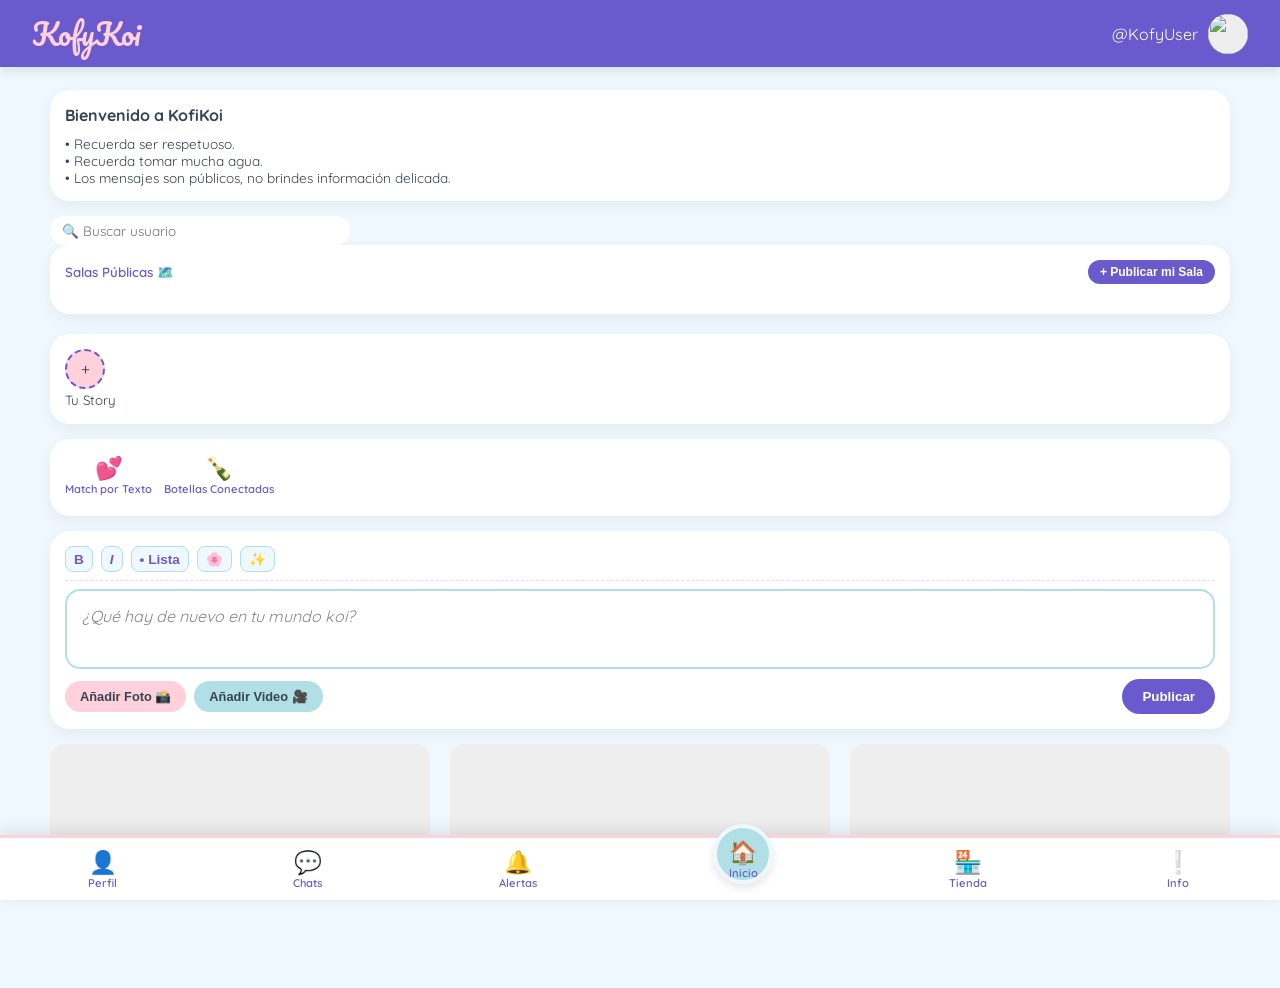
==== index.html @ 87afec7c "Add files via upload" ====
<!DOCTYPE html>
<html lang="es">
<head>
    <meta charset="UTF-8">
    <meta name="viewport" content="width=device-width, initial-scale=1.0">
    <title>KofyKoi - Chat y Amigos</title>
    <link rel="icon" type="image/png" href="favicon.png">

<!-- Vincular el Manifest -->
<link rel="manifest" href="/manifest.json">

<!-- Script para registrar el Service Worker -->
<script>
  if ('serviceWorker' in navigator) {
    window.addEventListener('load', () => {
      navigator.serviceWorker.register('/sw.js')
        .then(reg => console.log('¡Service Worker registrado con éxito!', reg))
        .catch(err => console.warn('Error al registrar el Service Worker', err));
    });
  }
</script>

    <link href="https://fonts.googleapis.com/css2?family=Pacifico&family=Quicksand:wght@400;600&display=swap" rel="stylesheet">
    <link rel="stylesheet" href="style.css">
</head>
<body>

    <header>
    <div class="logo">KofyKoi</div>
    
    <div class="header-user">
        <span id="nav-username">@KofyUser</span>
        <div style="position: relative; width: 40px; height: 40px;">
            <img src="https://i.pravatar.cc/150?u=kofy" class="avatar-sm" id="imgNav" style="width: 100%; height: 100%; border-radius: 50%; object-fit: cover;">
            <img id="marcoNav" src="" style="display: none; position: absolute; top: -2px; left: -2px; width: 44px; height: 44px; pointer-events: none; z-index: 10;">
        </div>
    </div>
</header>

<div class="container">
        <aside>
            <div class="card">
                <h4>Bienvenido a KofiKoi</h4>
                <ul style="list-style: none; margin-top: 10px; font-size: 0.85rem;">
                    <li>• Recuerda ser respetuoso.</li>
                    <li>• Recuerda tomar mucha agua.</li>
                    <li>• Los mensajes son públicos, no brindes información delicada.</li>
                </ul>
            </div>
        </aside>

                <div class="search-container" style="position: relative; width: 40%; max-width: 300px;">
        <input type="text" id="searchUser" placeholder="🔍 Buscar usuario" oninput="buscarUsuarios(this.value)" style="width: 100%; padding: 6px 12px; border-radius: 15px; border: none; font-size: 0.85rem; font-family: inherit;">
        <div id="search-results" class="search-results-dropdown"></div>
    </div>

                <main>
            <div class="card" style="padding: 15px; margin-bottom: 20px;">
                <div style="display: flex; justify-content: space-between; align-items: center; margin-bottom: 10px;">
                    <h5 style="font-family: 'Quicksand', sans-serif; font-weight: 600; color: var(--morado-deep); margin: 0;">Salas Públicas 🗺️</h5>
                    <button class="btn-main" onclick="crearSalaPublica()" style="padding: 5px 12px; font-size: 0.75rem; border-radius: 12px;">+ Publicar mi Sala</button>
                </div>
                <div id="rooms-container" class="slider-horizontal">
                    </div>
            </div>

            <div class="card" style="display: flex; gap: 15px; overflow-x: auto; padding: 15px; align-items: center;">
                <div id="add-story" onclick="document.getElementById('storyInput').click()" style="cursor: pointer; text-align: center;">
                    <div class="avatar-sm" style="background: var(--rosa); display: flex; align-items: center; justify-content: center; border: 2px dashed var(--morado-deep);">
                        <span>+</span>
                    </div>
                    <small>Tu Story</small>
                    <input type="file" id="storyInput" accept="image/*" style="display: none;" onchange="subirStory(this)">
                </div>
                <div id="stories-container" style="display: flex; gap: 15px;"></div>
            </div>

            <div class="card">
            <div class="slider-horizontal">
                <button class="nav-item" onclick="location.href='match.html'">
        <span>💕</span>
        <small>Match por Texto</small>
    </button>
                <button class="nav-item" onclick="location.href='botellas.html'">
        <span>🍾</span>
        <small>Botellas Conectadas</small>
    </button>
            </div>
            </div>

            <!-- REEMPLAZA LA CARD DE PUBLICACIÓN CLÁSICA POR ESTA: -->
<div class="card">
    <!-- Barra de herramientas para el editor -->
    <div class="editor-toolbar" style="display: flex; gap: 8px; margin-bottom: 8px; border-bottom: 1px dashed var(--rosa); padding-bottom: 8px;">
        <button class="btn-tool" onclick="formatear('bold')" title="Negrita" style="padding: 4px 8px; font-size: 0.85rem; background: var(--fondo); color: var(--morado-deep);"><b>B</b></button>
        <button class="btn-tool" onclick="formatear('italic')" title="Itálica" style="padding: 4px 8px; font-size: 0.85rem; background: var(--fondo); color: var(--morado-deep);"><i>I</i></button>
        <button class="btn-tool" onclick="formatear('insertUnorderedList')" title="Lista" style="padding: 4px 8px; font-size: 0.85rem; background: var(--fondo); color: var(--morado-deep);">• Lista</button>
        <button class="btn-tool" onclick="formatear('insertText', '🌸')" style="padding: 4px 8px; font-size: 0.85rem; background: var(--fondo);">🌸</button>
        <button class="btn-tool" onclick="formatear('insertText', '✨')" style="padding: 4px 8px; font-size: 0.85rem; background: var(--fondo);">✨</button>
    </div>
    
    <!-- Este es el nuevo editor enriquecido que permite saltos de línea y estilos -->
    <div id="postText" contenteditable="true" placeholder="¿Qué hay de nuevo en tu mundo koi?" style="width: 100%; min-height: 80px; max-height: 200px; overflow-y: auto; border: 2px solid var(--azul-claro); border-radius: 15px; padding: 15px; font-family: inherit; outline: none; background: var(--blanco); text-align: left;"></div>
    
    <div class="post-options" style="margin-top: 10px;">
    <!-- Inputs ocultos para archivos -->
    <input type="file" id="postImage" accept="image/*" style="display: none;" onchange="console.log('Imagen seleccionada')">
    <input type="file" id="postVideo" accept="video/*" style="display: none;" onchange="console.log('Video seleccionado')">
    
    <div style="display: flex; gap: 8px;">
        <button class="btn-img" onclick="document.getElementById('postImage').click()">Añadir Foto 📸</button>
        <button class="btn-img" style="background: var(--azul-claro);" onclick="document.getElementById('postVideo').click()">Añadir Video 🎥</button>
    </div>
    <button class="btn-main" onclick="publicar()">Publicar</button>
</div>
</div>

<!-- ========================================================== -->
<!-- AGREGA ESTE NUEVO MODAL AL FINAL DEL ARCHIVO (Antes de </body>) -->
<!-- ========================================================== -->
<div id="modalPostDetalle" class="modal" onclick="if(event.target === this) cerrarModalPost()">
    <div class="modal-content" style="width: 90%; max-width: 550px; text-align: left; max-height: 85vh; overflow-y: auto; padding: 20px;">
        <span onclick="cerrarModalPost()" style="float: right; font-size: 1.8rem; cursor: pointer; color: var(--morado-deep); font-weight: bold; line-height: 1;">&times;</span>
        <div id="modalPostContenido"></div>
    </div>
</div>
            <div class="kofy-post" id="feed-container">
    <div class="skeleton"></div>
    <div class="skeleton"></div>
    <div class="skeleton"></div>
</div>
            
            <div id="sentinel" style="height: 20px;"></div>
        </main>

        

    <div id="modalPerfil" class="modal">
        <div class="modal-content">
            <h3 style="color: var(--morado-deep)">Configurar Perfil 🌸</h3>
            <br>
            <img src="https://i.pravatar.cc/150?u=kofy" id="previewPerfil" style="width: 80px; height: 80px; border-radius: 50%; object-fit: cover;">
            <br>
            <input type="file" id="editAvatar" accept="image/*" style="display: none;" onchange="previewImagen(this)">
            <button class="btn-img" style="margin: 10px 0;" onclick="document.getElementById('editAvatar').click()">Cambiar Foto de Perfil</button>
            
            <input type="text" id="editNombre" placeholder="Nombre de usuario">
            <textarea id="editBio" placeholder="Tu bio..." rows="3" style="border: 1px solid #ddd;"></textarea>
            
            <div style="margin-top: 20px; display: flex; gap: 10px; justify-content: center;">
                <button class="btn-img" onclick="cerrarModal()" style="background: #eee;">Cancelar</button>
                <button class="btn-main" onclick="guardarPerfil()">Guardar Cambios</button>
            </div>
        </div>
    </div>

    <nav class="bottom-nav">
    <button class="nav-item" onclick="location.href='perfil.html'">
        <span>👤</span>
        <small>Perfil</small>
    </button>

    <button class="nav-item" onclick="location.href='chats.html'">
        <span>💬</span>
        <small>Chats</small>
    </button>

    <button class="nav-item" onclick="location.href='notificaciones.html'">
        <span>🔔</span>
        <small>Alertas</small>
    </button>

    <button class="nav-item main-btn" onclick="location.href='index.html'">
        <span>🏠</span>
        <small>Inicio</small>
    </button>

    <button class="nav-item" onclick="location.href='tienda.html'">
        <span>🏪</span>
        <small>Tienda</small>
    </button>

    <button class="nav-item" onclick="location.href='datos.html'">
        <span>❕</span>
        <small>Info</small>
    </button>
</nav>

        <div id="modalVistaPerfil" class="modal">
    <div class="modal-content">
        <img src="" id="vistaImg" class="avatar-lg">
        <h2 id="vistaNombre" style="margin-top:10px;"></h2>
        
        <p id="vistaEstado" style="font-size: 0.85rem; font-weight: bold; margin-bottom: 5px; color: gray;">Desconectado 💤</p>
        
        <p id="countSeguidores" style="font-weight: bold; color: var(--morado-deep); margin-bottom: 10px;">0 seguidores</p>
        
        <p id="vistaBio" style="font-style: italic; color: gray; margin: 15px 0;"></p>
        
        <button id="btnSeguir" class="btn-main" onclick="seguirUsuario(document.getElementById('vistaNombre').textContent)">
            Seguir 🌸
        </button>

        <button id="btnChatear" class="btn-main" style="margin-top: 10px; background: var(--azul-claro); color: var(--oscuro-suave);">
            Enviar Mensaje 💬
        </button>
        
        <button class="btn-img" onclick="cerrarVista()" style="margin-top: 10px;">Cerrar</button>
    </div>
</div>

<script src="https://www.gstatic.com/firebasejs/9.1.3/firebase-app-compat.js"></script>
<script src="https://www.gstatic.com/firebasejs/9.1.3/firebase-database-compat.js"></script>

<script>
  // Tu configuración de KofyKoi
    const firebaseConfig = {
    apiKey: "AIzaSyBrUmok_QkwEdO2cmMRryu2GmvvSO5DZ1U",
    authDomain: "kofikoi.firebaseapp.com",
    databaseURL: "https://kofikoi-default-rtdb.firebaseio.com/", // <--- AGREGA ESTA LÍNEA AQUÍ
    projectId: "kofikoi",
    storageBucket: "kofikoi.firebasestorage.app",
    messagingSenderId: "27280210890",
    appId: "1:27280210890:web:354c9bf51bfcb6b438ad33",
    measurementId: "G-P7KFPMFHHW"
  };


  // Inicializamos Firebase
  firebase.initializeApp(firebaseConfig);
  
  // Esta es la variable mágica que usaremos en script.js
  const database = firebase.database();
</script>

    <script src="script.js"></script>
</body>
</html>
---- style.css ----
:root {
    --rosa: #FFD1DC;
    --azul-claro: #B0E0E6;
    --lavanda: #D8BFD8;
    --oscuro-suave: #36454F;
    --morado-deep: #6A5ACD;
    --fondo: #F0F8FF;
    --blanco: #ffffff;
}

* { box-sizing: border-box; margin: 0; padding: 0; }

/* Quita el recuadro azul al hacer clic (focus) */
button:focus, 
input:focus, 
textarea:focus {
    outline: none;
}

/* Quita el destello azul que aparece en móviles (Android/iOS) */
* {
    -webkit-tap-highlight-color: transparent;
}

.post-header button:hover {
    opacity: 0.6;
    transform: scale(1.1);
    transition: 0.2s;
}

body {
    font-family: 'Quicksand', sans-serif;
    background-color: var(--fondo);
    color: var(--oscuro-suave);
    padding-top: 70px;
}

header {
    background-color: var(--morado-deep);
    color: white;
    padding: 0.5rem 2rem;
    display: flex;
    justify-content: space-between;
    align-items: center;
    position: fixed;
    top: 0; width: 100%; z-index: 1000;
    box-shadow: 0 4px 10px rgba(0,0,0,0.1);
}

.logo { font-family: 'Pacifico', cursive; font-size: 1.8rem; color: var(--rosa); }
.header-user { display: flex; align-items: center; gap: 10px; }

/* --- CONTENEDOR PRINCIPALES --- */
.container {
    max-width: 1200px;
    margin: 0 auto;
    padding: 20px 10px;
}

/* El contenedor del feed con el diseño Pinterest */
#feed-container {
    column-count: 2;       /* 2 columnas en celulares */
    column-gap: 15px;      /* Espacio entre columnas */
    width: 100%;
}

/* --- TARJETAS DE PUBLICACIÓN REESTRUCTURADAS (kofy-post) --- */
.card {
    background: var(--blanco);
    border-radius: 20px;
    padding: 15px;
    box-shadow: 0 5px 15px rgba(0,0,0,0.05);
    margin-bottom: 15px;
}

/* Forzamos a que las tarjetas del feed no se rompan ni se corten */
.kofy-post { 
    display: inline-block; 
    width: 100%;
    box-sizing: border-box;
    animation: slideUp 0.5s ease-out; 
}

@keyframes slideUp { from { opacity: 0; transform: translateY(20px); } to { opacity: 1; transform: translateY(0); } }

.post-header { display: flex; align-items: center; justify-content: space-between; margin-bottom: 10px; }
.post-img-attached { width: 100%; border-radius: 15px; margin-top: 10px; display: block; }

/* --- INTERACCIONES DE LIKES Y REPORTES CORREGIDAS --- */
.actions { 
    margin-top: 12px; 
    display: flex; 
    justify-content: space-between; 
    align-items: center; 
    color: var(--morado-deep); 
    font-size: 0.85rem; 
    flex-wrap: wrap; /* Si no cabe en pantallas muy chicas, se acomoda abajo sin encimarse */
    gap: 5px;
}

.btn-report {
    background: none;
    color: #ffb3ba; 
    font-size: 0.75rem;
    cursor: pointer;
}

.btn-report:hover {
    color: #ff4d4d;
    text-decoration: underline;
}

/* --- SECCIÓN DE COMENTARIOS AJUSTADA --- */
.comments-section {
    margin-top: 15px;
    padding-top: 10px;
    border-top: 1px dashed var(--rosa);
}

.comments-list {
    max-height: 200px;
    overflow-y: auto;
    margin-bottom: 10px;
    padding-right: 5px;
}

.comment-item {
    background: var(--fondo);
    padding: 8px 12px;
    border-radius: 12px;
    margin-bottom: 6px;
    font-size: 0.85rem;
    animation: aparecerSuave 0.3s ease forwards;
}

.comment-item strong { color: var(--morado-deep); }

/* Formulario de comentarios flexible para que el botón no se monte */
.comment-form {
    display: flex;
    gap: 6px;
    margin-top: 8px;
    width: 100%;
    align-items: center;
}

.input-comment {
    flex: 1;
    min-width: 0; /* Evita que el input se desborde del contenedor de la columna */
    border: 1px solid var(--azul-claro);
    border-radius: 15px;
    padding: 8px 12px;
    font-size: 0.8rem;
    font-family: inherit;
}

.comment-form .btn-main {
    padding: 6px 12px;
    font-size: 0.75rem;
    border-radius: 12px;
    white-space: nowrap; /* Evita que el texto "Enviar" se parta en dos renglones */
}

/* Resto de elementos de la interfaz */
.profile-card { text-align: center; border: 3px solid var(--lavanda); }
.avatar-lg { width: 120px; height: 120px; border-radius: 50%; border: 4px solid var(--rosa); object-fit: cover; background: #eee; }
.avatar-sm { width: 40px; height: 40px; border-radius: 50%; object-fit: cover; background: #eee; }

textarea {
    width: 100%; border: 2px solid var(--azul-claro);
    border-radius: 15px; padding: 15px; font-family: inherit; resize: none; outline: none;
}

.post-options { display: flex; justify-content: space-between; align-items: center; margin-top: 10px; }

button { cursor: pointer; border: none; border-radius: 20px; font-weight: 600; transition: 0.3s; }
.btn-main { background: var(--morado-deep); color: white; padding: 10px 20px; }
.btn-main:hover { background: var(--lavanda); transform: scale(1.05); }
.btn-img { background: var(--rosa); color: var(--oscuro-suave); padding: 8px 15px; font-size: 0.8rem; }

/* Modales */
.modal {
    display: none; position: fixed; top: 0; left: 0; width: 100%; height: 100%;
    background: rgba(54, 69, 79, 0.8); z-index: 2000; justify-content: center; align-items: center;
}
.modal-content { 
    background: white; padding: 30px; border-radius: 25px; width: 380px; text-align: center; 
    border: 5px solid var(--rosa);
}

/* Ajuste para que el feed no se tape con la barra en móviles */
body { padding-bottom: 80px; }

@media (max-width: 900px) { 
    .sidebar { display: none; } 
}

/* Responsivo para cambiar a 3 columnas en pantallas más grandes de computadoras */
@media (min-width: 768px) {
    #feed-container {
        column-count: 3;
        column-gap: 20px;
    }
}

/* --- BARRA INFERIOR DE NAVEGACIÓN --- */
.bottom-nav {
    position: fixed;
    bottom: 0; left: 0; width: 100%; height: 65px;
    background-color: var(--blanco);
    display: flex; justify-content: space-around; align-items: center;
    box-shadow: 0 -4px 15px rgba(0,0,0,0.1); z-index: 1000;
    border-top: 3px solid var(--rosa);
}

.nav-item {
    background: none; border: none;
    display: flex; flex-direction: column; align-items: center;
    color: var(--morado-deep); font-family: 'Quicksand', sans-serif;
    cursor: pointer; transition: 0.2s;
}
.nav-item span { font-size: 1.4rem; }
.nav-item small { font-size: 0.7rem; font-weight: 600; }
.nav-item:hover { transform: translateY(-3px); color: var(--rosa); }

.main-btn {
    background: var(--azul-claro); padding: 10px; border-radius: 50%;
    width: 60px; height: 60px; margin-top: -30px;
    border: 4px solid var(--fondo); box-shadow: 0 4px 8px rgba(0,0,0,0.1);
}

/* Skeletons y Animaciones */
.skeleton {
    background: #eee; height: 100px; border-radius: 15px; margin-bottom: 20px;
    animation: pulse 1.5s infinite ease-in-out;
}
@keyframes pulse { 0% { opacity: 0.4; } 50% { opacity: 1; } 100% { opacity: 0.4; } }

.animacion-entrada { animation: aparecerSuave 0.5s ease forwards; opacity: 0; transform: translateY(10px); }
@keyframes aparecerSuave { to { opacity: 1; transform: translateY(0); } }

/* Sliders de Salas */
.slider-horizontal { display: flex; gap: 12px; overflow-x: auto; scrollbar-width: none; padding-bottom: 5px; }
.slider-horizontal::-webkit-scrollbar { display: none; }

.room-card {
    flex: 0 0 auto; width: 140px; background: var(--fondo);
    border: 2px solid var(--azul-claro); border-radius: 15px;
    padding: 10px; text-align: center; position: relative;
    display: flex; flex-direction: column; align-items: center; justify-content: space-between;
    transition: transform 0.2s;
}
.room-card:hover { transform: scale(1.02); }
.room-card p {
    font-size: 0.8rem; font-weight: 600; color: var(--oscuro-suave); margin: 5px 0;
    word-break: break-word; display: -webkit-box; -webkit-line-clamp: 2; -webkit-box-orient: vertical; overflow: hidden;
}
.btn-delete-room { position: absolute; top: 5px; right: 5px; background: none; border: none; cursor: pointer; font-size: 0.8rem; padding: 2px; }

/* --- BÚSQUEDA Y RELACIONES --- */
.search-results-dropdown {
    position: absolute; top: 100%; left: 0; width: 100%;
    background: var(--blanco); border: 2px solid var(--rosa); border-radius: 12px;
    margin-top: 5px; max-height: 200px; overflow-y: auto; z-index: 2000;
    box-shadow: 0 4px 15px rgba(0,0,0,0.1); display: none;
}
.search-result-item { transition: background 0.2s ease; color: var(--oscuro-suave); }
.search-result-item:hover { background: var(--fondo); }

.relationship-item {
    display: flex; align-items: center; gap: 12px; padding: 8px 12px;
    background: var(--fondo); border: 1px solid var(--azul-claro); border-radius: 12px;
    margin-bottom: 8px; transition: transform 0.2s;
}
.relationship-item:hover { transform: scale(1.02); }
.relationship-item span { font-size: 0.85rem; font-weight: 600; color: var(--oscuro-suave); }

/* ==========================================================================
   MODO OSCURO AUTOMÁTICO
   ========================================================================== */
@media (prefers-color-scheme: dark) {
    :root {
        --fondo: #121214; --blanco: #1e1e24; --oscuro-suave: #f0f0f5;
        --morado-deep: #634FC0; --azul-claro: #2c3e50; --lavanda: #4a3b52; --rosa: #b85076;
    }
    body { background-color: var(--fondo); color: var(--oscuro-suave); }
    .card, .modal-content { background: #1e1e24 !important; color: #f0f0f5 !important; border-color: #2c3e50 !important; }
    h2, h3, h4 { color: #f0f0f5 !important; }
    textarea, input, .input-comment, .comment-item, .room-card { background-color: #2c3e50 !important; color: #f0f0f5 !important; }
    .room-card p, .comment-item strong { color: #e2dcf0 !important; }
    .nav-item { color: #9b8ed9 !important; }
    .nav-item:hover { color: #b85076 !important; }
    .main-btn { background-color: #2a445e !important; border-color: #121214 !important; }
    .skeleton { background: #2d2d35 !important; }
    #searchUser { background-color: #2c3e50 !important; color: #f0f0f5 !important; }
    .search-results-dropdown { background: #1e1e24 !important; border-color: var(--rosa) !important; }
    .search-result-item:hover { background: #2c3e50 !important; }
    .relationship-item { background: #2c3e50 !important; border-color: var(--rosa) !important; }
}

body, header, .card, textarea, .bottom-nav, .comment-item, .room-card, .input-comment {
    transition: background-color 0.2s ease, color 0.2s ease, border-color 0.2s ease !important;
}

/* Placeholder de CSS para elementos contenteditable */
[contenteditable="true"]:empty:before {
    content: attr(placeholder);
    color: #888;
    font-style: italic;
    cursor: text;
}

/* Soporte del modo oscuro para el texto interno del editor */
@media (prefers-color-scheme: dark) {
    [contenteditable="true"] {
        background-color: #2c3e50 !important;
        color: #f0f0f5 !important;
    }
    .btn-tool {
        background: #1e1e24 !important;
        color: var(--rosa) !important;
    }
}

/* Estilos de botones de herramientas */
.btn-tool {
    border-radius: 8px;
    border: 1px solid var(--azul-claro);
    cursor: pointer;
    transition: 0.2s;
}

.btn-tool:hover {
    background: var(--lavanda) !important;
    color: white !important;
    transform: scale(1.08);
}

/* Asegurar comportamiento fluido de videos en el feed tipo Pinterest */
.kofy-post video {
    display: block;
    width: 100%;
    height: auto;
    max-height: 350px; /* Evita que videos verticales rompan demasiado el diseño */
    object-fit: cover; /* Recorte limpio e inteligente */
}

/* Ajuste sutil para controles de video en Modo Oscuro */
@media (prefers-color-scheme: dark) {
    .kofy-post video {
        border: 1px solid var(--azul-claro);
    }
}
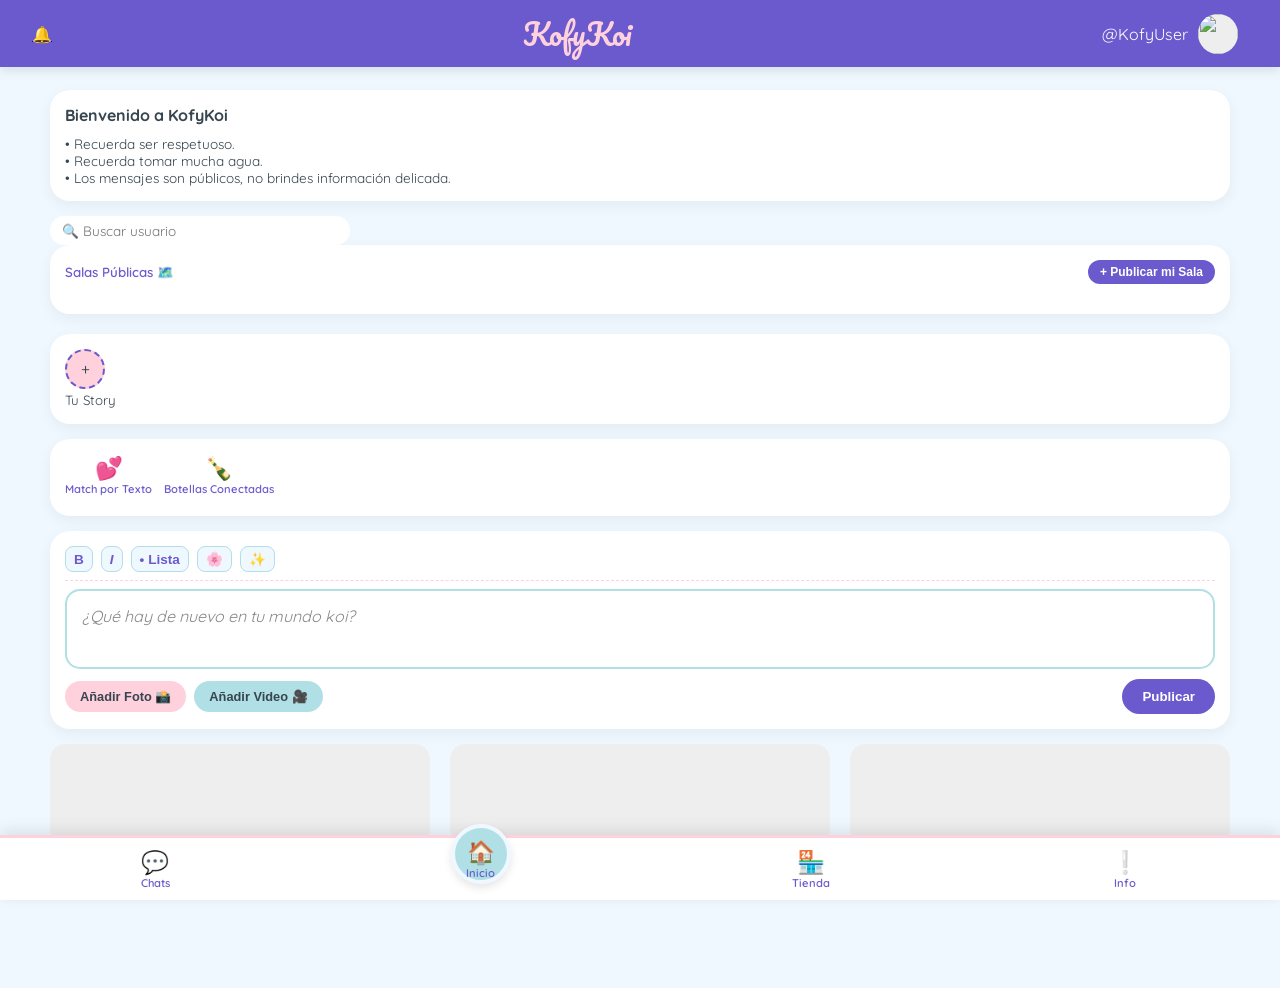
==== commit d60be44e: "Add files via upload" ====
--- a/index.html
+++ b/index.html
@@ -26,21 +26,27 @@
 <body>
 
     <header>
+    <a href="notificaciones.html">
+        <p style="object-fit: cover;">🔔</p>
+    </a>
     <div class="logo">KofyKoi</div>
     
     <div class="header-user">
         <span id="nav-username">@KofyUser</span>
         <div style="position: relative; width: 40px; height: 40px;">
+            <a href="perfil.html">
             <img src="https://i.pravatar.cc/150?u=kofy" class="avatar-sm" id="imgNav" style="width: 100%; height: 100%; border-radius: 50%; object-fit: cover;">
             <img id="marcoNav" src="" style="display: none; position: absolute; top: -2px; left: -2px; width: 44px; height: 44px; pointer-events: none; z-index: 10;">
         </div>
+            </a>
+
     </div>
 </header>
 
 <div class="container">
         <aside>
             <div class="card">
-                <h4>Bienvenido a KofiKoi</h4>
+                <h4>Bienvenido a KofyKoi</h4>
                 <ul style="list-style: none; margin-top: 10px; font-size: 0.85rem;">
                     <li>• Recuerda ser respetuoso.</li>
                     <li>• Recuerda tomar mucha agua.</li>
@@ -133,7 +139,19 @@
             <div id="sentinel" style="height: 20px;"></div>
         </main>
 
-        
+        <!-- ========================================================== -->
+<!-- MODAL DE RELACIONES (SEGUIDORES / SEGUIDOS) -->
+<!-- ========================================================== -->
+<div id="modalRelaciones" class="modal" onclick="if(event.target === this) cerrarModalRelaciones()">
+    <div class="modal-content" style="width: 90%; max-width: 400px; text-align: left; max-height: 80vh; overflow-y: auto; padding: 20px;">
+        <span onclick="cerrarModalRelaciones()" style="float: right; font-size: 1.8rem; cursor: pointer; color: var(--morado-deep); font-weight: bold; line-height: 1;">&times;</span>
+        <h3 id="tituloRelaciones" style="color: var(--morado-deep); margin-bottom: 15px; font-family: 'Quicksand', sans-serif;">🌸</h3>
+        <div id="listaRelaciones" style="display: flex; flex-direction: column; gap: 8px;">
+            <!-- Los usuarios se cargarán dinámicamente aquí desde script.js -->
+        </div>
+    </div>
+</div>
+
 
     <div id="modalPerfil" class="modal">
         <div class="modal-content">
@@ -155,19 +173,9 @@
     </div>
 
     <nav class="bottom-nav">
-    <button class="nav-item" onclick="location.href='perfil.html'">
-        <span>👤</span>
-        <small>Perfil</small>
-    </button>
-
     <button class="nav-item" onclick="location.href='chats.html'">
         <span>💬</span>
         <small>Chats</small>
-    </button>
-
-    <button class="nav-item" onclick="location.href='notificaciones.html'">
-        <span>🔔</span>
-        <small>Alertas</small>
     </button>
 
     <button class="nav-item main-btn" onclick="location.href='index.html'">
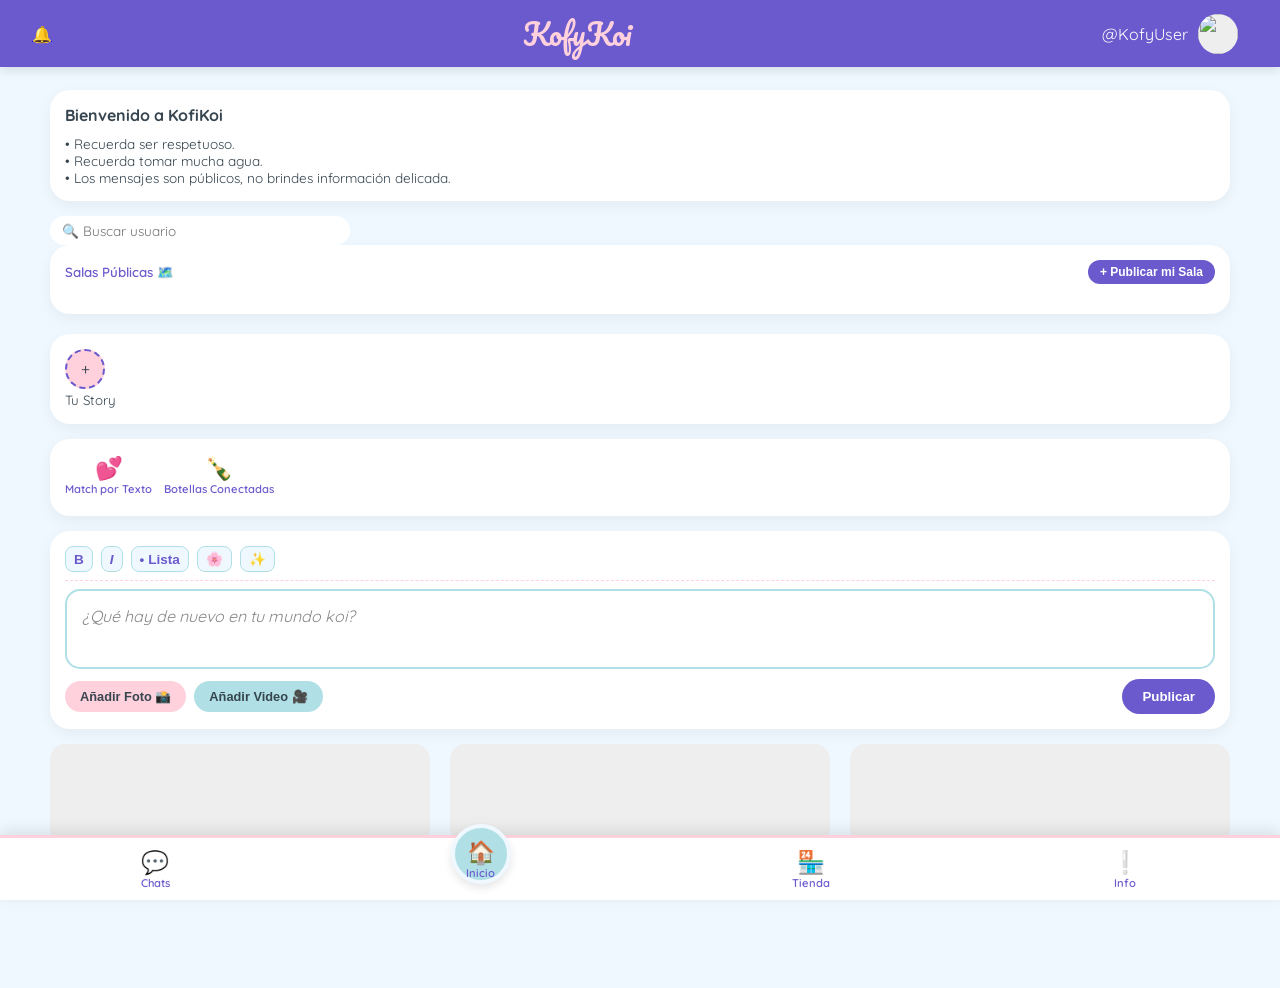
==== commit 92eab4e5: "Add files via upload" ====
--- a/index.html
+++ b/index.html
@@ -46,7 +46,7 @@
 <div class="container">
         <aside>
             <div class="card">
-                <h4>Bienvenido a KofyKoi</h4>
+                <h4>Bienvenido a KofiKoi</h4>
                 <ul style="list-style: none; margin-top: 10px; font-size: 0.85rem;">
                     <li>• Recuerda ser respetuoso.</li>
                     <li>• Recuerda tomar mucha agua.</li>
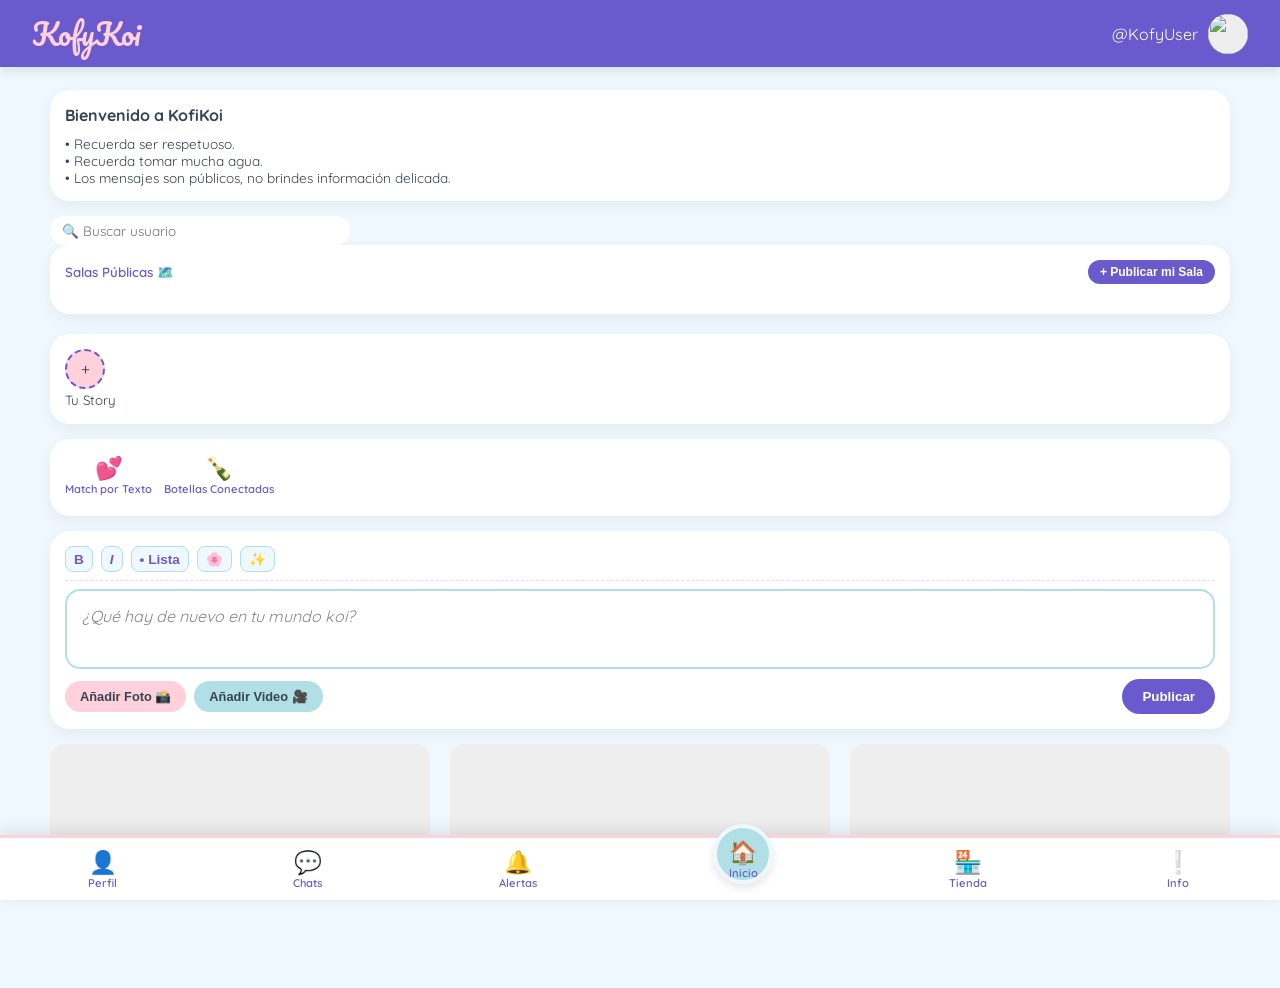
==== commit dd171b5d: "Add files via upload" ====
--- a/index.html
+++ b/index.html
@@ -26,20 +26,14 @@
 <body>
 
     <header>
-    <a href="notificaciones.html">
-        <p style="object-fit: cover;">🔔</p>
-    </a>
     <div class="logo">KofyKoi</div>
     
     <div class="header-user">
         <span id="nav-username">@KofyUser</span>
         <div style="position: relative; width: 40px; height: 40px;">
-            <a href="perfil.html">
             <img src="https://i.pravatar.cc/150?u=kofy" class="avatar-sm" id="imgNav" style="width: 100%; height: 100%; border-radius: 50%; object-fit: cover;">
             <img id="marcoNav" src="" style="display: none; position: absolute; top: -2px; left: -2px; width: 44px; height: 44px; pointer-events: none; z-index: 10;">
         </div>
-            </a>
-
     </div>
 </header>
 
@@ -173,9 +167,19 @@
     </div>
 
     <nav class="bottom-nav">
+    <button class="nav-item" onclick="location.href='perfil.html'">
+        <span>👤</span>
+        <small>Perfil</small>
+    </button>
+
     <button class="nav-item" onclick="location.href='chats.html'">
         <span>💬</span>
         <small>Chats</small>
+    </button>
+
+    <button class="nav-item" onclick="location.href='notificaciones.html'">
+        <span>🔔</span>
+        <small>Alertas</small>
     </button>
 
     <button class="nav-item main-btn" onclick="location.href='index.html'">
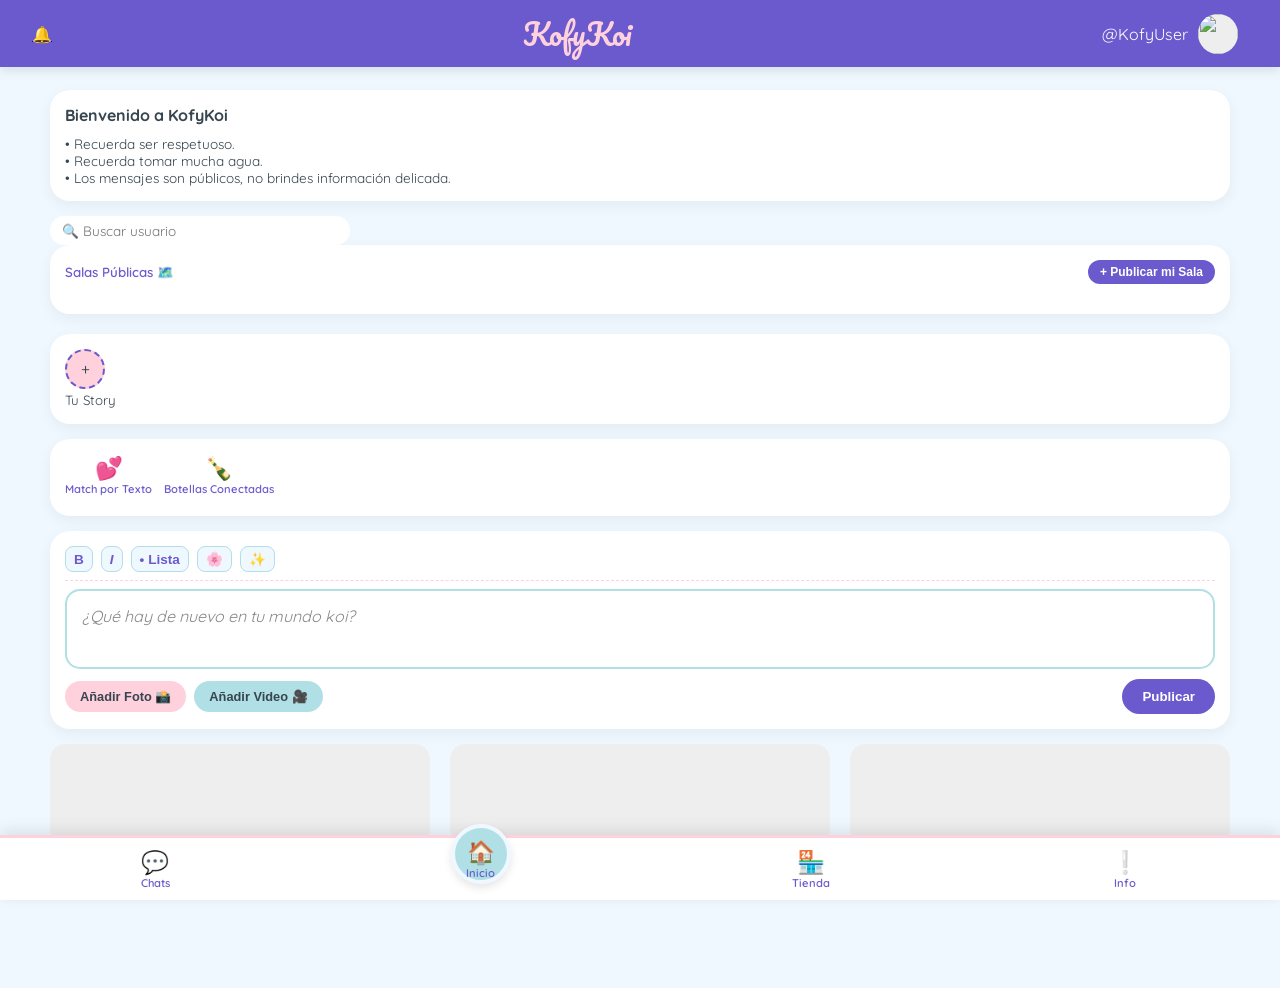
==== commit 99c48518: "Add files via upload" ====
--- a/index.html
+++ b/index.html
@@ -26,21 +26,27 @@
 <body>
 
     <header>
+    <a href="notificaciones.html">
+        <p style="object-fit: cover;">🔔</p>
+    </a>
     <div class="logo">KofyKoi</div>
     
     <div class="header-user">
         <span id="nav-username">@KofyUser</span>
         <div style="position: relative; width: 40px; height: 40px;">
+            <a href="perfil.html">
             <img src="https://i.pravatar.cc/150?u=kofy" class="avatar-sm" id="imgNav" style="width: 100%; height: 100%; border-radius: 50%; object-fit: cover;">
             <img id="marcoNav" src="" style="display: none; position: absolute; top: -2px; left: -2px; width: 44px; height: 44px; pointer-events: none; z-index: 10;">
         </div>
+            </a>
+
     </div>
 </header>
 
 <div class="container">
         <aside>
             <div class="card">
-                <h4>Bienvenido a KofiKoi</h4>
+                <h4>Bienvenido a KofyKoi</h4>
                 <ul style="list-style: none; margin-top: 10px; font-size: 0.85rem;">
                     <li>• Recuerda ser respetuoso.</li>
                     <li>• Recuerda tomar mucha agua.</li>
@@ -167,19 +173,9 @@
     </div>
 
     <nav class="bottom-nav">
-    <button class="nav-item" onclick="location.href='perfil.html'">
-        <span>👤</span>
-        <small>Perfil</small>
-    </button>
-
     <button class="nav-item" onclick="location.href='chats.html'">
         <span>💬</span>
         <small>Chats</small>
-    </button>
-
-    <button class="nav-item" onclick="location.href='notificaciones.html'">
-        <span>🔔</span>
-        <small>Alertas</small>
     </button>
 
     <button class="nav-item main-btn" onclick="location.href='index.html'">
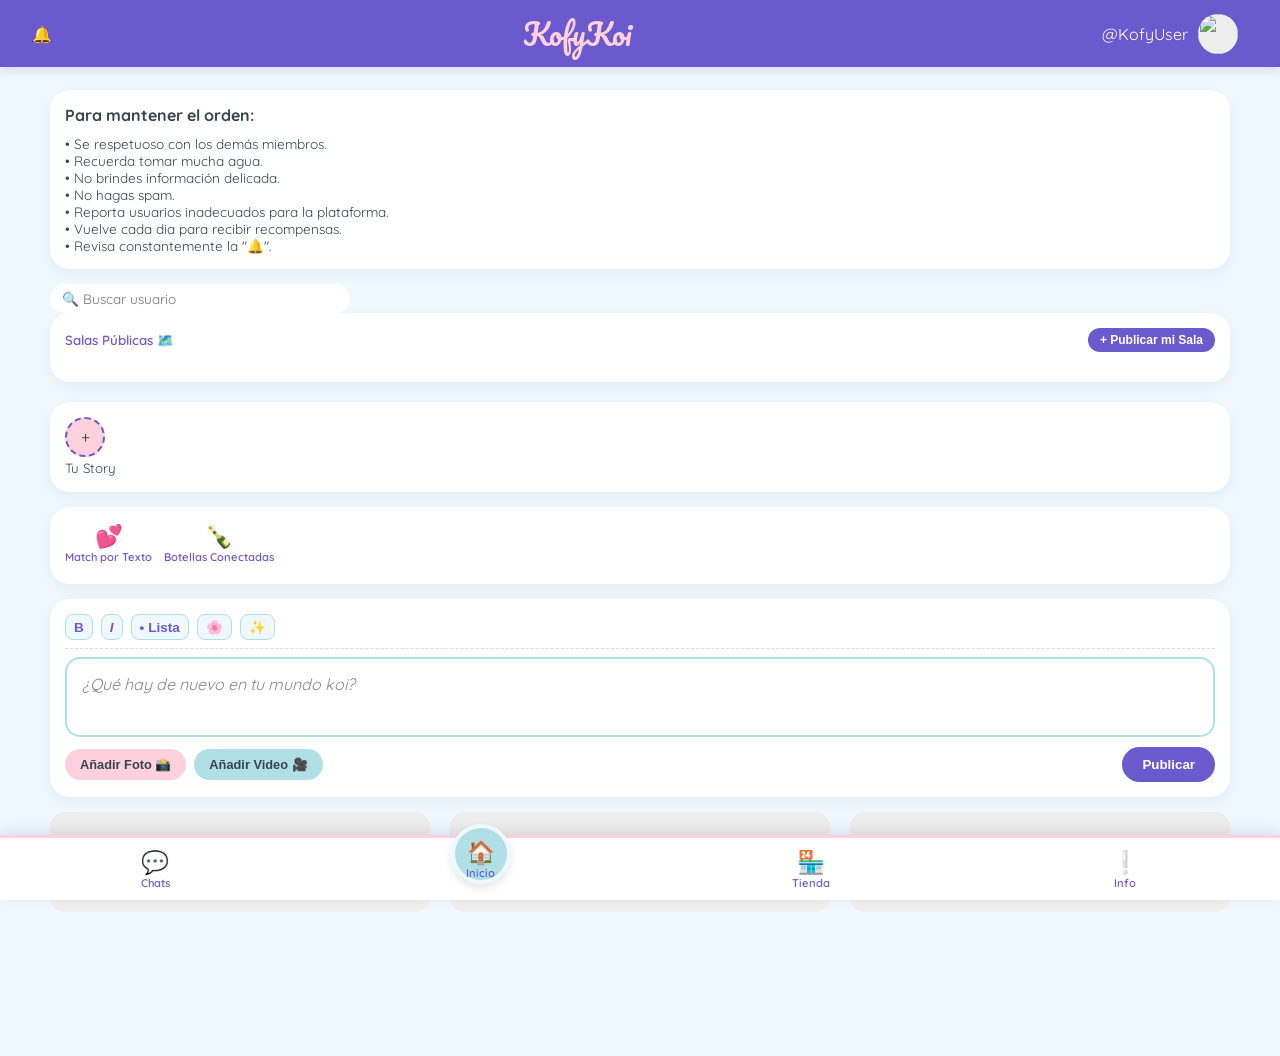
==== commit b52c6253: "Add files via upload" ====
--- a/index.html
+++ b/index.html
@@ -46,11 +46,15 @@
 <div class="container">
         <aside>
             <div class="card">
-                <h4>Bienvenido a KofyKoi</h4>
+                <h4>Para mantener el orden:</h4>
                 <ul style="list-style: none; margin-top: 10px; font-size: 0.85rem;">
-                    <li>• Recuerda ser respetuoso.</li>
+                    <li>• Se respetuoso con los demás miembros.</li>
                     <li>• Recuerda tomar mucha agua.</li>
-                    <li>• Los mensajes son públicos, no brindes información delicada.</li>
+                    <li>• No brindes información delicada.</li>
+                    <li>• No hagas spam.</li>
+                    <li>• Reporta usuarios inadecuados para la plataforma.</li>
+                    <li>• Vuelve cada dia para recibir recompensas.</li>
+                    <li>• Revisa constantemente la "🔔".</li>
                 </ul>
             </div>
         </aside>
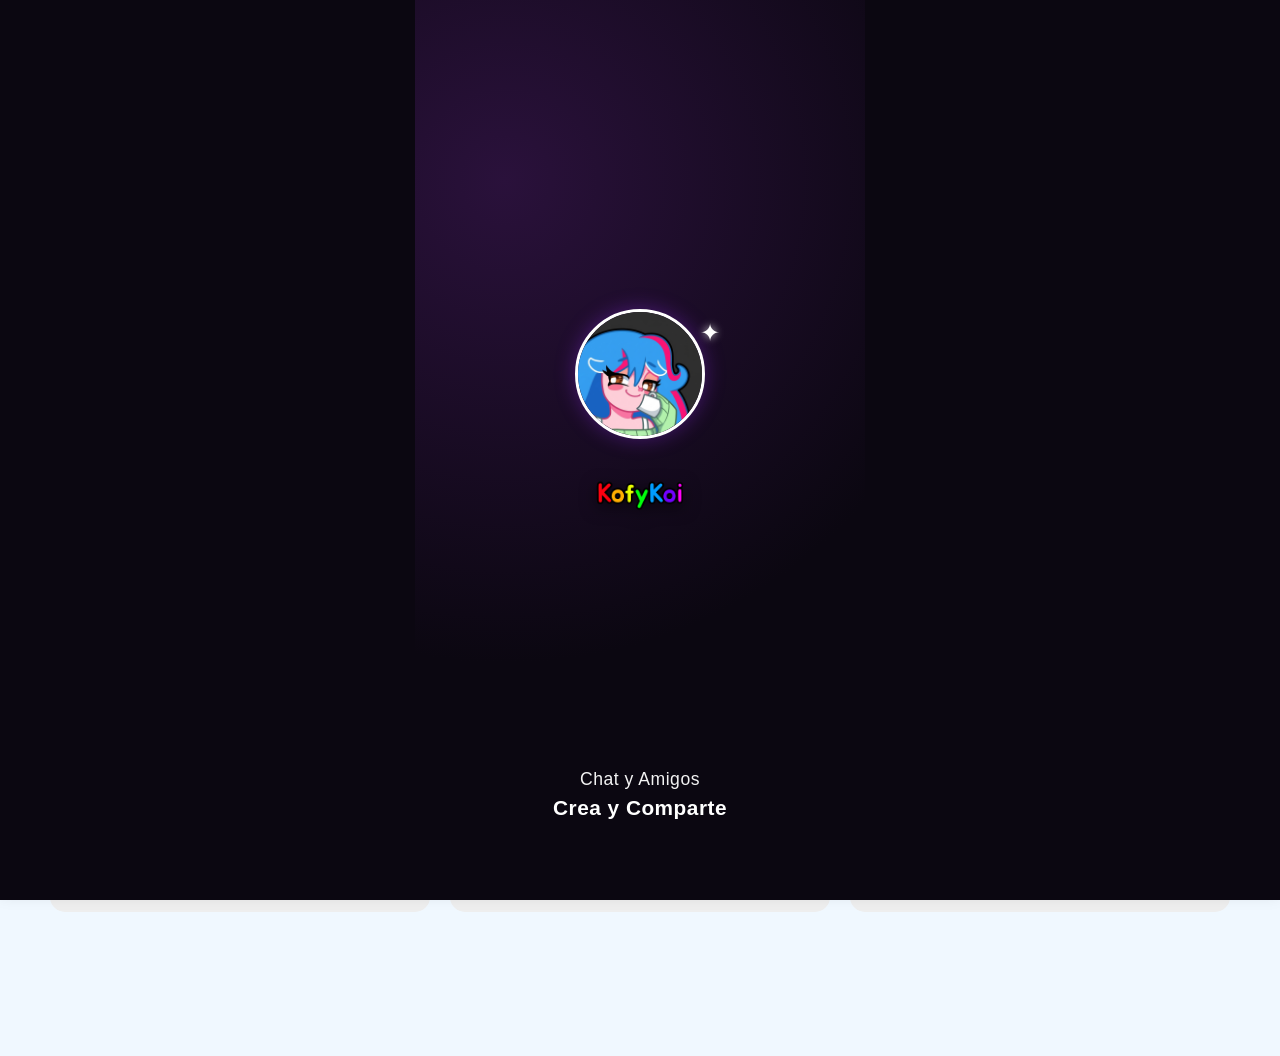
==== commit 7d6281b1: "Add files via upload" ====
--- a/index.html
+++ b/index.html
@@ -6,10 +6,8 @@
     <title>KofyKoi - Chat y Amigos</title>
     <link rel="icon" type="image/png" href="favicon.png">
 
-<!-- Vincular el Manifest -->
 <link rel="manifest" href="/manifest.json">
 
-<!-- Script para registrar el Service Worker -->
 <script>
   if ('serviceWorker' in navigator) {
     window.addEventListener('load', () => {
@@ -22,9 +20,122 @@
 
     <link href="https://fonts.googleapis.com/css2?family=Pacifico&family=Quicksand:wght@400;600&display=swap" rel="stylesheet">
     <link rel="stylesheet" href="style.css">
+
+    <style>
+        .splash-overlay {
+            position: fixed;
+            top: 0;
+            left: 0;
+            width: 100%;
+            height: 100vh;
+            background-color: #0b0711;
+            display: flex;
+            justify-content: center;
+            align-items: center;
+            z-index: 99999; /* Por encima de cualquier modal o nav */
+            transition: opacity 0.8s ease, transform 0.8s ease;
+        }
+
+        .splash-container {
+            position: relative;
+            width: 100%;
+            max-width: 450px;
+            height: 100vh;
+            background: radial-gradient(circle at 20% 20%, #2a113b 0%, #0b0711 60%),
+                        radial-gradient(circle at 90% 50%, #200d2b 0%, #0b0711 50%);
+            display: flex;
+            flex-direction: column;
+            justify-content: space-between;
+            align-items: center;
+            padding: 60px 20px;
+            text-align: center;
+            font-family: 'Segoe UI', Tahoma, Geneva, Verdana, sans-serif;
+        }
+
+        .splash-main-content {
+            flex: 1;
+            display: flex;
+            flex-direction: column;
+            justify-content: center;
+            align-items: center;
+            gap: 24px;
+        }
+
+        .splash-avatar-container {
+            position: relative;
+            width: 130px;
+            height: 130px;
+        }
+
+        .splash-avatar {
+            width: 100%;
+            height: 100%;
+            border-radius: 50%;
+            border: 3px solid #ffffff;
+            object-fit: cover;
+            box-shadow: 0 0 20px rgba(138, 43, 226, 0.4);
+        }
+
+        .splash-sparkles {
+            position: absolute;
+            top: 10px;
+            right: -15px;
+            font-size: 24px;
+            color: #ffffff;
+            text-shadow: 0 0 8px rgba(255,255,255,0.8);
+            user-select: none;
+        }
+
+        .splash-logo {
+            width: 140px;
+            height: auto;
+            filter: drop-shadow(0px 4px 8px rgba(0,0,0,0.5));
+        }
+
+        .splash-footer-text {
+            color: #ffffff;
+            margin-bottom: 20px;
+        }
+
+        .splash-footer-text h2 {
+            font-size: 1.1rem;
+            font-weight: 500;
+            letter-spacing: 0.5px;
+            margin-bottom: 6px;
+            opacity: 0.95;
+        }
+
+        .splash-footer-text p {
+            font-size: 1.3rem;
+            font-weight: 700;
+            letter-spacing: 0.5px;
+        }
+
+        /* Ocultar la pantalla deslizándola hacia arriba */
+        .splash-hidden {
+            opacity: 0;
+            transform: translateY(-100vh);
+            pointer-events: none;
+        }
+    </style>
 </head>
 <body>
 
+    <div id="splash-screen" class="splash-overlay">
+        <div class="splash-container">
+            <div class="splash-main-content">
+                <div class="splash-avatar-container">
+                    <img src="favicon.png" alt="Avatar" class="splash-avatar">
+                    <div class="splash-sparkles">✦</div>
+                </div>
+                <img src="favicon-2.png" alt="KofyKoi Logo" class="splash-logo">
+            </div>
+            <div class="splash-footer-text">
+                <h2>Chat y Amigos</h2>
+                <p>Crea y Comparte</p>
+            </div>
+        </div>
+    </div>
     <header>
     <a href="notificaciones.html">
         <p style="object-fit: cover;">🔔</p>
@@ -98,9 +209,7 @@
             </div>
             </div>
 
-            <!-- REEMPLAZA LA CARD DE PUBLICACIÓN CLÁSICA POR ESTA: -->
 <div class="card">
-    <!-- Barra de herramientas para el editor -->
     <div class="editor-toolbar" style="display: flex; gap: 8px; margin-bottom: 8px; border-bottom: 1px dashed var(--rosa); padding-bottom: 8px;">
         <button class="btn-tool" onclick="formatear('bold')" title="Negrita" style="padding: 4px 8px; font-size: 0.85rem; background: var(--fondo); color: var(--morado-deep);"><b>B</b></button>
         <button class="btn-tool" onclick="formatear('italic')" title="Itálica" style="padding: 4px 8px; font-size: 0.85rem; background: var(--fondo); color: var(--morado-deep);"><i>I</i></button>
@@ -109,11 +218,9 @@
         <button class="btn-tool" onclick="formatear('insertText', '✨')" style="padding: 4px 8px; font-size: 0.85rem; background: var(--fondo);">✨</button>
     </div>
     
-    <!-- Este es el nuevo editor enriquecido que permite saltos de línea y estilos -->
     <div id="postText" contenteditable="true" placeholder="¿Qué hay de nuevo en tu mundo koi?" style="width: 100%; min-height: 80px; max-height: 200px; overflow-y: auto; border: 2px solid var(--azul-claro); border-radius: 15px; padding: 15px; font-family: inherit; outline: none; background: var(--blanco); text-align: left;"></div>
     
     <div class="post-options" style="margin-top: 10px;">
-    <!-- Inputs ocultos para archivos -->
     <input type="file" id="postImage" accept="image/*" style="display: none;" onchange="console.log('Imagen seleccionada')">
     <input type="file" id="postVideo" accept="video/*" style="display: none;" onchange="console.log('Video seleccionado')">
     
@@ -125,9 +232,6 @@
 </div>
 </div>
 
-<!-- ========================================================== -->
-<!-- AGREGA ESTE NUEVO MODAL AL FINAL DEL ARCHIVO (Antes de </body>) -->
-<!-- ========================================================== -->
 <div id="modalPostDetalle" class="modal" onclick="if(event.target === this) cerrarModalPost()">
     <div class="modal-content" style="width: 90%; max-width: 550px; text-align: left; max-height: 85vh; overflow-y: auto; padding: 20px;">
         <span onclick="cerrarModalPost()" style="float: right; font-size: 1.8rem; cursor: pointer; color: var(--morado-deep); font-weight: bold; line-height: 1;">&times;</span>
@@ -143,15 +247,11 @@
             <div id="sentinel" style="height: 20px;"></div>
         </main>
 
-        <!-- ========================================================== -->
-<!-- MODAL DE RELACIONES (SEGUIDORES / SEGUIDOS) -->
-<!-- ========================================================== -->
 <div id="modalRelaciones" class="modal" onclick="if(event.target === this) cerrarModalRelaciones()">
     <div class="modal-content" style="width: 90%; max-width: 400px; text-align: left; max-height: 80vh; overflow-y: auto; padding: 20px;">
         <span onclick="cerrarModalRelaciones()" style="float: right; font-size: 1.8rem; cursor: pointer; color: var(--morado-deep); font-weight: bold; line-height: 1;">&times;</span>
         <h3 id="tituloRelaciones" style="color: var(--morado-deep); margin-bottom: 15px; font-family: 'Quicksand', sans-serif;">🌸</h3>
         <div id="listaRelaciones" style="display: flex; flex-direction: column; gap: 8px;">
-            <!-- Los usuarios se cargarán dinámicamente aquí desde script.js -->
         </div>
     </div>
 </div>
@@ -182,7 +282,7 @@
         <small>Chats</small>
     </button>
 
-    <button class="nav-item main-btn" onclick="location.href='index.html'">
+    <button class="nav-item main-btn" onclick="location.href='inicio.html'">
         <span>🏠</span>
         <small>Inicio</small>
     </button>
@@ -225,11 +325,10 @@
 <script src="https://www.gstatic.com/firebasejs/9.1.3/firebase-database-compat.js"></script>
 
 <script>
-  // Tu configuración de KofyKoi
     const firebaseConfig = {
     apiKey: "AIzaSyBrUmok_QkwEdO2cmMRryu2GmvvSO5DZ1U",
     authDomain: "kofikoi.firebaseapp.com",
-    databaseURL: "https://kofikoi-default-rtdb.firebaseio.com/", // <--- AGREGA ESTA LÍNEA AQUÍ
+    databaseURL: "https://kofikoi-default-rtdb.firebaseio.com/",
     projectId: "kofikoi",
     storageBucket: "kofikoi.firebasestorage.app",
     messagingSenderId: "27280210890",
@@ -237,14 +336,22 @@
     measurementId: "G-P7KFPMFHHW"
   };
 
-
-  // Inicializamos Firebase
   firebase.initializeApp(firebaseConfig);
-  
-  // Esta es la variable mágica que usaremos en script.js
   const database = firebase.database();
 </script>
+
+    <script>
+        setTimeout(function() {
+            const splash = document.getElementById('splash-screen');
+            if(splash) {
+                splash.classList.add('splash-hidden');
+                // Opcional: Eliminarlo por completo del HTML tras la animación para ahorrar memoria
+                setTimeout(() => splash.remove(), 800);
+            }
+        }, 10000); // 3.5 segundos de espera
+    </script>
 
     <script src="script.js"></script>
 </body>
 </html>
+
